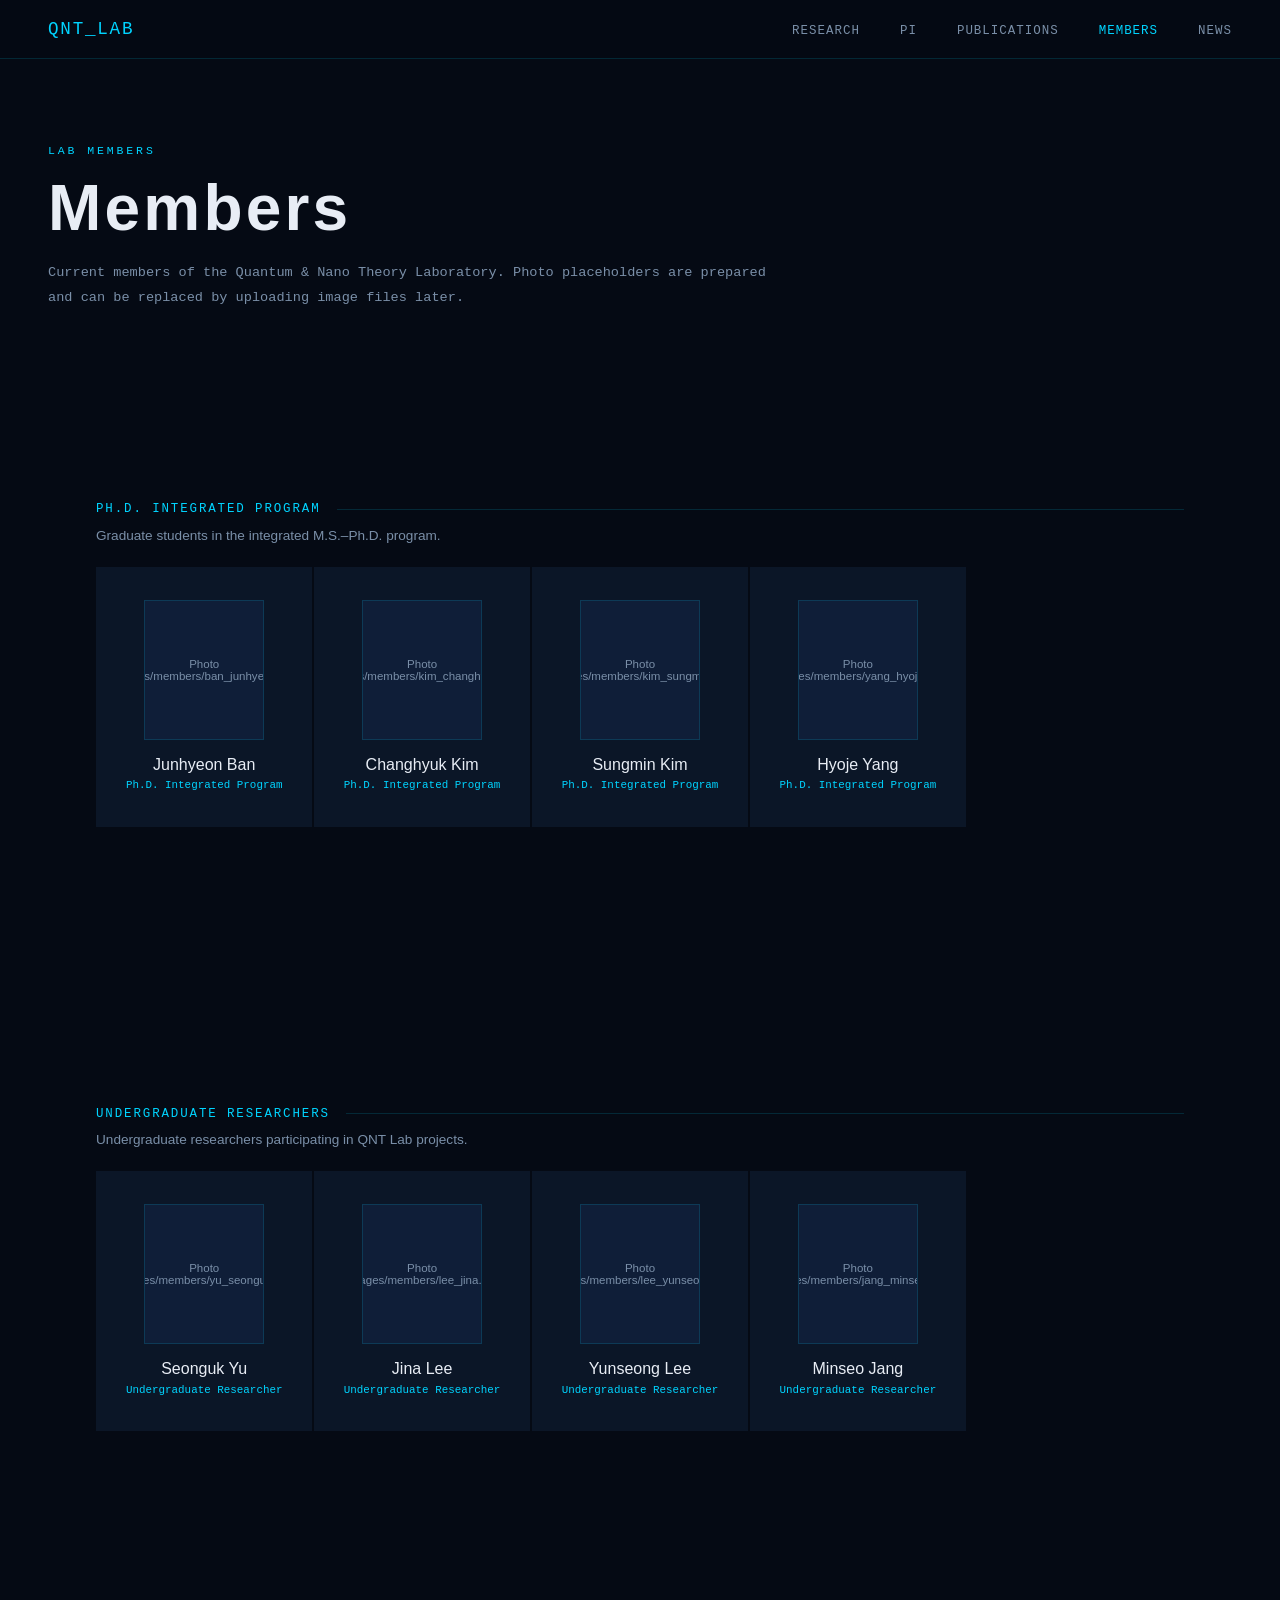
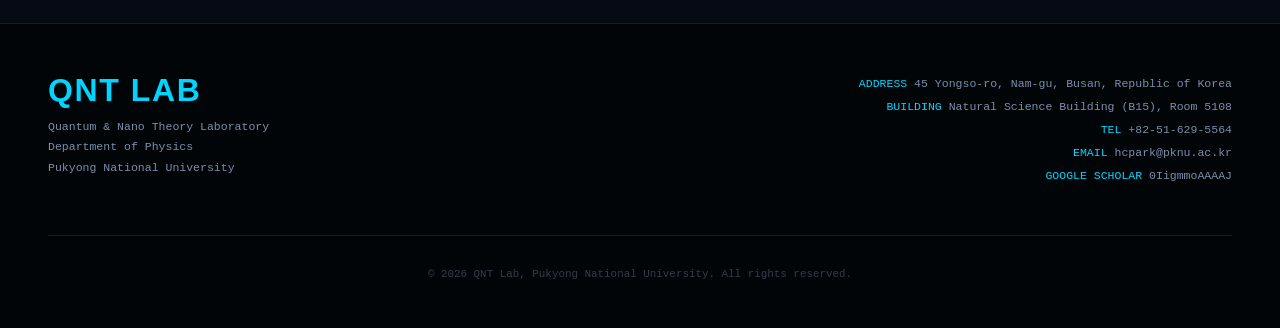
==== members.html @ 37cdef0f "Add files via upload" ====
<!DOCTYPE html>
<html lang="en">
<head>
<meta charset="UTF-8">
<meta name="viewport" content="width=device-width, initial-scale=1.0">
<title>Members | QNT Lab</title>
<link rel="stylesheet" href="style.css">

<style>
  .member-section {
    margin-top: 3rem;
  }

  .member-section:first-of-type {
    margin-top: 0;
  }

  .member-section-title {
    display: flex;
    align-items: center;
    gap: 1rem;
    margin: 2.5rem 0 1.5rem;
    font-family: ui-monospace, SFMono-Regular, Menlo, Monaco, Consolas, "Liberation Mono", monospace;
    font-size: 0.78rem;
    color: var(--accent);
    letter-spacing: 0.15em;
    text-transform: uppercase;
  }

  .member-section-title::after {
    content: "";
    flex: 1;
    height: 1px;
    background: var(--border);
  }

  .member-section-subtitle {
    margin-top: -0.8rem;
    margin-bottom: 1.5rem;
    color: var(--text-muted);
    font-size: 0.85rem;
  }
</style>
</head>

<body>

<nav>
  <a class="nav-logo" href="index.html">QNT_LAB</a>
  <ul class="nav-links">
    <li><a href="research.html">Research</a></li>
    <li><a href="pi.html">PI</a></li>
    <li><a href="publications.html">Publications</a></li>
    <li><a href="members.html" class="active">Members</a></li>
    <li><a href="news.html">News</a></li>
  </ul>
</nav>

<main class="page">
  <div class="page-header">
    <div class="page-kicker">Lab Members</div>
    <h2>Members</h2>
    <p class="page-subtitle">
      Current members of the Quantum &amp; Nano Theory Laboratory.
      Photo placeholders are prepared and can be replaced by uploading image files later.
    </p>
  </div>

  <section class="member-section fade-in">
    <div class="member-section-title">Ph.D. Integrated Program</div>
    <p class="member-section-subtitle">Graduate students in the integrated M.S.–Ph.D. program.</p>

    <div class="members-grid">
      <div class="member-card">
        <div class="member-photo">
          <span>Photo<br>images/members/ban_junhyeon.jpg</span>
        </div>
        <div class="member-name">Junhyeon Ban</div>
        <div class="member-role">Ph.D. Integrated Program</div>
      </div>

      <div class="member-card">
        <div class="member-photo">
          <span>Photo<br>images/members/kim_changhyuk.jpg</span>
        </div>
        <div class="member-name">Changhyuk Kim</div>
        <div class="member-role">Ph.D. Integrated Program</div>
      </div>

      <div class="member-card">
        <div class="member-photo">
          <span>Photo<br>images/members/kim_sungmin.jpg</span>
        </div>
        <div class="member-name">Sungmin Kim</div>
        <div class="member-role">Ph.D. Integrated Program</div>
      </div>

      <div class="member-card">
        <div class="member-photo">
          <span>Photo<br>images/members/yang_hyoje.jpg</span>
        </div>
        <div class="member-name">Hyoje Yang</div>
        <div class="member-role">Ph.D. Integrated Program</div>
      </div>
    </div>
  </section>

  <section class="member-section fade-in">
    <div class="member-section-title">Undergraduate Researchers</div>
    <p class="member-section-subtitle">Undergraduate researchers participating in QNT Lab projects.</p>

    <div class="members-grid">
      <div class="member-card">
        <div class="member-photo">
          <span>Photo<br>images/members/yu_seonguk.jpg</span>
        </div>
        <div class="member-name">Seonguk Yu</div>
        <div class="member-role">Undergraduate Researcher</div>
      </div>

      <div class="member-card">
        <div class="member-photo">
          <span>Photo<br>images/members/lee_jina.jpg</span>
        </div>
        <div class="member-name">Jina Lee</div>
        <div class="member-role">Undergraduate Researcher</div>
      </div>

      <div class="member-card">
        <div class="member-photo">
          <span>Photo<br>images/members/lee_yunseong.jpg</span>
        </div>
        <div class="member-name">Yunseong Lee</div>
        <div class="member-role">Undergraduate Researcher</div>
      </div>

      <div class="member-card">
        <div class="member-photo">
          <span>Photo<br>images/members/jang_minseo.jpg</span>
        </div>
        <div class="member-name">Minseo Jang</div>
        <div class="member-role">Undergraduate Researcher</div>
      </div>
    </div>
  </section>
</main>

<footer>
  <div>
    <div class="footer-logo">QNT LAB</div>
    <div class="footer-sub">
      Quantum &amp; Nano Theory Laboratory<br>
      Department of Physics<br>
      Pukyong National University
    </div>
  </div>

  <div class="footer-info">
    <div><span>ADDRESS</span> 45 Yongso-ro, Nam-gu, Busan, Republic of Korea</div>
    <div><span>BUILDING</span> Natural Science Building (B15), Room 5108</div>
    <div><span>TEL</span> +82-51-629-5564</div>
    <div><span>EMAIL</span> hcpark@pknu.ac.kr</div>
    <div><span>GOOGLE SCHOLAR</span> 0IigmmoAAAAJ</div>
  </div>

  <div class="footer-copy">
    © 2026 QNT Lab, Pukyong National University. All rights reserved.
  </div>
</footer>

<script src="script.js"></script>
</body>
</html>
---- style.css ----
:root {
  --bg: #050a14;
  --surface: #0b1627;
  --surface2: #0f1e38;
  --accent: #00d4ff;
  --accent2: #7b5ea7;
  --accent3: #ff6b35;
  --text: #e8edf5;
  --text-muted: #7a8fa8;
  --border: rgba(0, 212, 255, 0.15);
  --glow: rgba(0, 212, 255, 0.3);
}

* {
  margin: 0;
  padding: 0;
  box-sizing: border-box;
}

html { scroll-behavior: smooth; }

body {
  background: var(--bg);
  color: var(--text);
  font-family: -apple-system, BlinkMacSystemFont, "Apple SD Gothic Neo", "Noto Sans KR", "Malgun Gothic", sans-serif;
  font-weight: 300;
  overflow-x: hidden;
}

.nav-logo,
.nav-links a,
.hero-tag,
.btn-primary,
.btn-outline,
.section-label,
.card-title,
.prof-title,
.contact-row,
.prof-info h3,
.pub-journal,
.member-role,
.news-date,
.footer-sub,
.footer-info,
.footer-copy,
.page-kicker,
.page-subtitle,
.badge {
  font-family: ui-monospace, SFMono-Regular, Menlo, Monaco, Consolas, "Liberation Mono", monospace;
}

h1, h2, .card-num, .pub-num, .pub-year, .footer-logo {
  font-family: Impact, "Arial Narrow", "Arial Black", sans-serif;
}

nav {
  position: fixed;
  top: 0; left: 0; right: 0;
  z-index: 100;
  display: flex;
  justify-content: space-between;
  align-items: center;
  padding: 1.2rem 3rem;
  background: rgba(5, 10, 20, 0.95);
  border-bottom: 1px solid var(--border);
}

.nav-logo {
  font-size: 1.1rem;
  color: var(--accent);
  letter-spacing: 0.1em;
  text-decoration: none;
}

.nav-links {
  display: flex;
  gap: 2.5rem;
  list-style: none;
}

.nav-links a {
  font-size: 0.78rem;
  color: var(--text-muted);
  text-decoration: none;
  letter-spacing: 0.08em;
  text-transform: uppercase;
  transition: color 0.2s;
}

.nav-links a:hover,
.nav-links a.active { color: var(--accent); }

.hero {
  min-height: 100vh;
  display: flex;
  align-items: center;
  padding: 8rem 3rem 4rem;
  position: relative;
  overflow: hidden;
}

.hero-bg {
  position: absolute;
  inset: 0;
  z-index: 0;
  background:
    radial-gradient(ellipse 80% 60% at 70% 50%, rgba(0, 212, 255, 0.06) 0%, transparent 60%),
    radial-gradient(ellipse 40% 40% at 20% 80%, rgba(123, 94, 167, 0.08) 0%, transparent 50%);
}

.quantum-grid {
  position: absolute;
  inset: 0;
  z-index: 0;
  background-image:
    linear-gradient(rgba(0,212,255,0.04) 1px, transparent 1px),
    linear-gradient(90deg, rgba(0,212,255,0.04) 1px, transparent 1px);
  background-size: 60px 60px;
}

.hero-content {
  position: relative;
  z-index: 1;
  max-width: 800px;
}

.hero-tag {
  font-size: 0.72rem;
  color: var(--accent);
  letter-spacing: 0.2em;
  text-transform: uppercase;
  margin-bottom: 1.5rem;
  display: flex;
  align-items: center;
  gap: 0.8rem;
}

.hero-tag::before {
  content: "";
  width: 40px;
  height: 1px;
  background: var(--accent);
}

h1 {
  font-size: clamp(4rem, 10vw, 8rem);
  line-height: 0.9;
  letter-spacing: 0.02em;
  margin-bottom: 0.5rem;
  font-weight: 900;
}

h1 .line1 { color: var(--text); }
h1 .line2 { color: var(--accent); }

.hero-sub {
  font-size: 1.15rem;
  color: var(--text-muted);
  margin: 1.8rem 0 2.5rem;
  line-height: 1.7;
  max-width: 600px;
}

.hero-cta {
  display: flex;
  gap: 1.2rem;
  flex-wrap: wrap;
}

.btn-primary {
  padding: 0.85rem 2rem;
  background: var(--accent);
  color: #000;
  font-size: 0.8rem;
  font-weight: 700;
  letter-spacing: 0.1em;
  text-transform: uppercase;
  text-decoration: none;
  border: none;
  cursor: pointer;
  transition: all 0.2s;
  clip-path: polygon(0 0, calc(100% - 12px) 0, 100% 12px, 100% 100%, 12px 100%, 0 calc(100% - 12px));
}

.btn-primary:hover {
  background: #fff;
  transform: translateY(-2px);
}

.btn-outline {
  padding: 0.85rem 2rem;
  background: transparent;
  color: var(--text-muted);
  font-size: 0.8rem;
  letter-spacing: 0.1em;
  text-transform: uppercase;
  text-decoration: none;
  border: 1px solid var(--border);
  cursor: pointer;
  transition: all 0.2s;
}

.btn-outline:hover {
  border-color: var(--accent);
  color: var(--accent);
}

.atom {
  position: absolute;
  right: 5%;
  top: 50%;
  transform: translateY(-50%);
  width: 380px;
  height: 380px;
  opacity: 0.18;
  z-index: 0;
}

.atom-ring {
  position: absolute;
  inset: 0;
  border-radius: 50%;
  border: 1px solid var(--accent);
  animation: spin 12s linear infinite;
}

.atom-ring:nth-child(2) {
  transform: rotateX(60deg);
  animation-duration: 18s;
  animation-direction: reverse;
}

.atom-ring:nth-child(3) {
  transform: rotateY(60deg) rotateX(30deg);
  animation-duration: 24s;
}

.atom-core {
  position: absolute;
  inset: 40%;
  border-radius: 50%;
  background: radial-gradient(circle, var(--accent) 0%, transparent 70%);
}

@keyframes spin { to { transform: rotate(360deg); } }

section, .page {
  padding: 6rem 3rem;
}

.page {
  padding-top: 9rem;
  min-height: 75vh;
}

.page-header {
  max-width: 900px;
  margin-bottom: 3.5rem;
}

.page-kicker {
  font-size: 0.72rem;
  color: var(--accent);
  letter-spacing: 0.25em;
  text-transform: uppercase;
  margin-bottom: 0.9rem;
}

.page-subtitle {
  color: var(--text-muted);
  font-size: 0.85rem;
  line-height: 1.8;
  max-width: 720px;
}

.section-label {
  font-size: 0.7rem;
  color: var(--accent);
  letter-spacing: 0.25em;
  text-transform: uppercase;
  margin-bottom: 0.8rem;
  display: flex;
  align-items: center;
  gap: 0.6rem;
}

.section-label::before { content: "//"; opacity: 0.5; }

h2 {
  font-size: clamp(2.5rem, 5vw, 4rem);
  letter-spacing: 0.05em;
  color: var(--text);
  margin-bottom: 1rem;
  font-weight: 900;
}

.research-grid {
  display: grid;
  grid-template-columns: repeat(auto-fit, minmax(260px, 1fr));
  gap: 1.5px;
  border: 1px solid var(--border);
}

.research-card {
  background: var(--surface);
  padding: 2.5rem;
  position: relative;
  overflow: hidden;
  transition: background 0.3s;
  cursor: default;
}

.research-card:hover { background: var(--surface2); }

.research-card::before {
  content: "";
  position: absolute;
  top: 0; left: 0;
  width: 3px; height: 0;
  background: var(--accent);
  transition: height 0.3s;
}

.research-card:hover::before { height: 100%; }

.card-num {
  font-size: 3.5rem;
  color: rgba(0, 212, 255, 0.08);
  line-height: 1;
  margin-bottom: 1rem;
  display: block;
  font-weight: 900;
}

.card-title {
  font-size: 0.9rem;
  color: var(--accent);
  margin-bottom: 0.8rem;
  line-height: 1.4;
}

.card-desc {
  font-size: 0.88rem;
  color: var(--text-muted);
  line-height: 1.7;
}

.prof-layout {
  display: grid;
  grid-template-columns: 300px 1fr;
  gap: 5rem;
  align-items: start;
}

.prof-photo-wrap {
  position: sticky;
  top: 7rem;
}

.prof-photo {
  width: 100%;
  aspect-ratio: 3/4;
  background: var(--surface);
  border: 1px solid var(--border);
  display: flex;
  align-items: center;
  justify-content: center;
  font-size: 0.85rem;
  color: var(--text-muted);
  position: relative;
  overflow: hidden;
}

.prof-photo img,
.member-photo img {
  width: 100%;
  height: 100%;
  object-fit: cover;
}

.prof-photo::after {
  content: "";
  position: absolute;
  bottom: 0; left: 0; right: 0;
  height: 3px;
  background: linear-gradient(90deg, var(--accent), var(--accent2));
}

.prof-name-plate {
  padding: 1.2rem;
  background: var(--surface);
  border: 1px solid var(--border);
  border-top: none;
}

.prof-name-kr {
  font-size: 1.4rem;
  font-weight: 700;
  color: var(--text);
}

.prof-name-en {
  font-size: 0.75rem;
  color: var(--text-muted);
  margin-top: 0.3rem;
}

.prof-title {
  font-size: 0.72rem;
  color: var(--accent);
  margin-top: 0.5rem;
}

.prof-contact {
  margin-top: 1.2rem;
  display: flex;
  flex-direction: column;
  gap: 0.5rem;
}

.contact-row {
  display: flex;
  gap: 0.8rem;
  align-items: center;
  font-size: 0.72rem;
  color: var(--text-muted);
}

.contact-row span:first-child {
  color: var(--accent);
  min-width: 3rem;
}

.prof-info h3 {
  font-size: 0.8rem;
  color: var(--accent);
  letter-spacing: 0.1em;
  text-transform: uppercase;
  margin: 2.5rem 0 1rem;
  padding-bottom: 0.5rem;
  border-bottom: 1px solid var(--border);
}

.prof-info h3:first-child { margin-top: 0; }

.info-list { list-style: none; }

.info-list li {
  font-size: 0.9rem;
  color: var(--text-muted);
  padding: 0.5rem 0;
  border-bottom: 1px solid rgba(255,255,255,0.03);
  display: flex;
  gap: 0.8rem;
  align-items: baseline;
  line-height: 1.5;
}

.info-list li::before {
  content: "—";
  color: var(--accent);
  opacity: 0.5;
  flex-shrink: 0;
}

.pub-list {
  display: flex;
  flex-direction: column;
  gap: 1px;
}

.pub-item {
  background: var(--surface);
  padding: 1.4rem 1.8rem;
  display: grid;
  grid-template-columns: 3rem 1fr auto;
  gap: 1.4rem;
  align-items: center;
  transition: background 0.2s;
}

.pub-item:hover { background: var(--surface2); }

.pub-num {
  font-size: 1.8rem;
  color: rgba(0, 212, 255, 0.2);
  line-height: 1;
  text-align: right;
  font-weight: 900;
}

.pub-title {
  font-size: 0.92rem;
  color: var(--text);
  line-height: 1.5;
  margin-bottom: 0.35rem;
}

.pub-journal {
  font-size: 0.72rem;
  color: var(--text-muted);
  line-height: 1.6;
}

.pub-year {
  font-size: 1.2rem;
  color: var(--accent2);
  white-space: nowrap;
  font-weight: 900;
}

.members-grid {
  display: grid;
  grid-template-columns: repeat(auto-fill, minmax(210px, 1fr));
  gap: 1.5px;
}

.member-card {
  background: var(--surface);
  padding: 2rem 1.5rem;
  text-align: center;
  border: 1px solid transparent;
  transition: all 0.2s;
}

.member-card:hover {
  border-color: var(--border);
  background: var(--surface2);
}

.member-photo {
  width: 120px;
  height: 140px;
  background: var(--surface2);
  border: 1px solid var(--border);
  display: flex;
  align-items: center;
  justify-content: center;
  color: var(--text-muted);
  font-size: 0.72rem;
  margin: 0 auto 1rem;
  overflow: hidden;
}

.member-name {
  font-size: 1rem;
  font-weight: 500;
  margin-bottom: 0.3rem;
}

.member-role {
  font-size: 0.68rem;
  color: var(--accent);
  line-height: 1.4;
}

.empty-news {
  background: var(--surface);
  border: 1px solid var(--border);
  padding: 3rem;
  color: var(--text-muted);
  line-height: 1.8;
}

footer {
  background: #020508;
  border-top: 1px solid var(--border);
  padding: 3rem;
  display: grid;
  grid-template-columns: 1fr 1fr;
  gap: 3rem;
}

.footer-logo {
  font-size: 2rem;
  color: var(--accent);
  letter-spacing: 0.05em;
  margin-bottom: 0.5rem;
  font-weight: 900;
}

.footer-sub {
  font-size: 0.72rem;
  color: var(--text-muted);
  line-height: 1.8;
}

.footer-info {
  font-size: 0.72rem;
  color: var(--text-muted);
  line-height: 2;
  text-align: right;
}

.footer-info span { color: var(--accent); }

.footer-copy {
  grid-column: 1 / -1;
  padding-top: 2rem;
  border-top: 1px solid var(--border);
  font-size: 0.68rem;
  color: rgba(122, 143, 168, 0.4);
  text-align: center;
}

.fade-in {
  opacity: 0;
  transform: translateY(30px);
  transition: all 0.7s ease;
}

.fade-in.visible {
  opacity: 1;
  transform: translateY(0);
}

@media (max-width: 768px) {
  nav { padding: 1rem 1.5rem; }
  .nav-links { display: none; }
  section, .page { padding: 4rem 1.5rem; }
  .page { padding-top: 7rem; }
  .prof-layout { grid-template-columns: 1fr; }
  .prof-photo-wrap { position: static; }
  footer { grid-template-columns: 1fr; }
  .footer-info { text-align: left; }
  .atom { display: none; }
  h1 { font-size: clamp(3rem, 15vw, 5rem); }
  .pub-item { grid-template-columns: 2rem 1fr; }
  .pub-year { grid-column: 2; }
}

/* Footer no-wrap fix */
.footer-info {
  white-space: nowrap;
}

.footer-info div {
  white-space: nowrap;
}

@media (max-width: 768px) {
  .footer-info,
  .footer-info div {
    white-space: normal;
  }
}
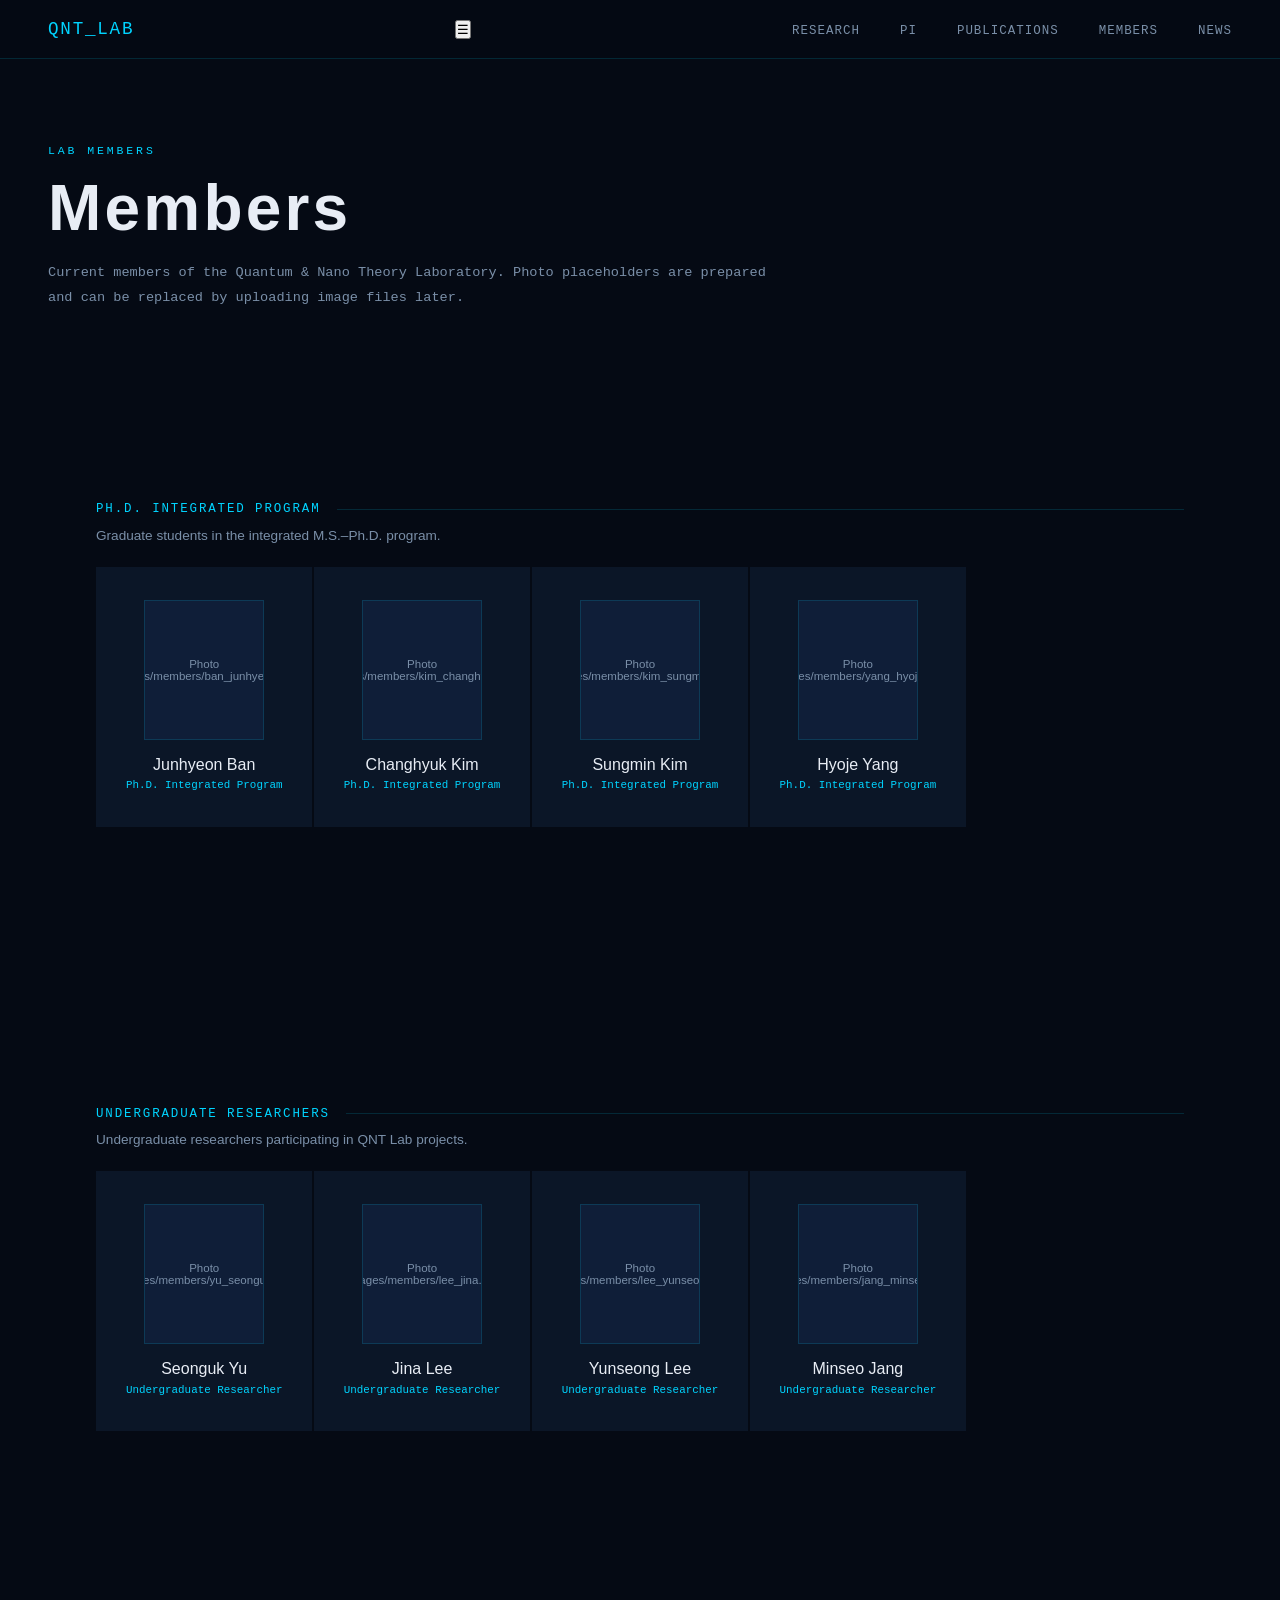
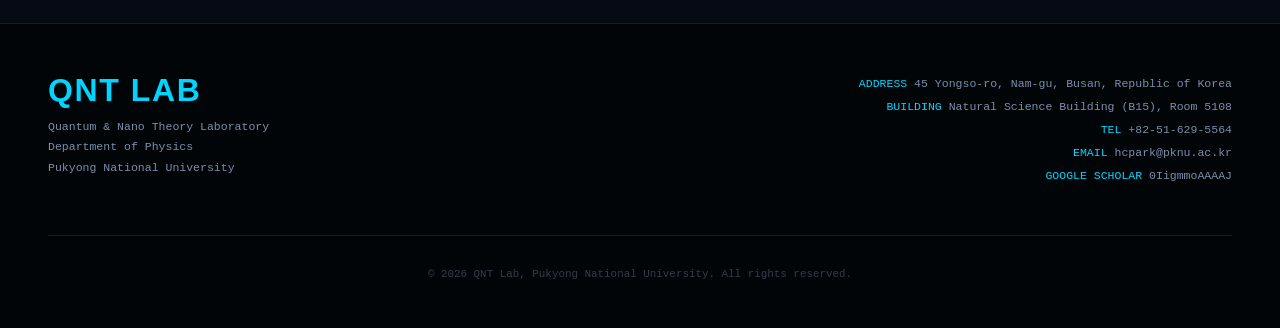
==== commit f1cd534d: "Update members.html" ====
--- a/members.html
+++ b/members.html
@@ -47,15 +47,20 @@
 
 <nav>
   <a class="nav-logo" href="index.html">QNT_LAB</a>
-  <ul class="nav-links">
+
+  <button class="mobile-menu-btn" onclick="toggleMobileMenu()" aria-label="Open menu">
+    ☰
+  </button>
+
+  <ul class="nav-links" id="navLinks">
     <li><a href="research.html">Research</a></li>
     <li><a href="pi.html">PI</a></li>
     <li><a href="publications.html">Publications</a></li>
-    <li><a href="members.html" class="active">Members</a></li>
+    <li><a href="members.html">Members</a></li>
     <li><a href="news.html">News</a></li>
   </ul>
 </nav>
-
+  
 <main class="page">
   <div class="page-header">
     <div class="page-kicker">Lab Members</div>
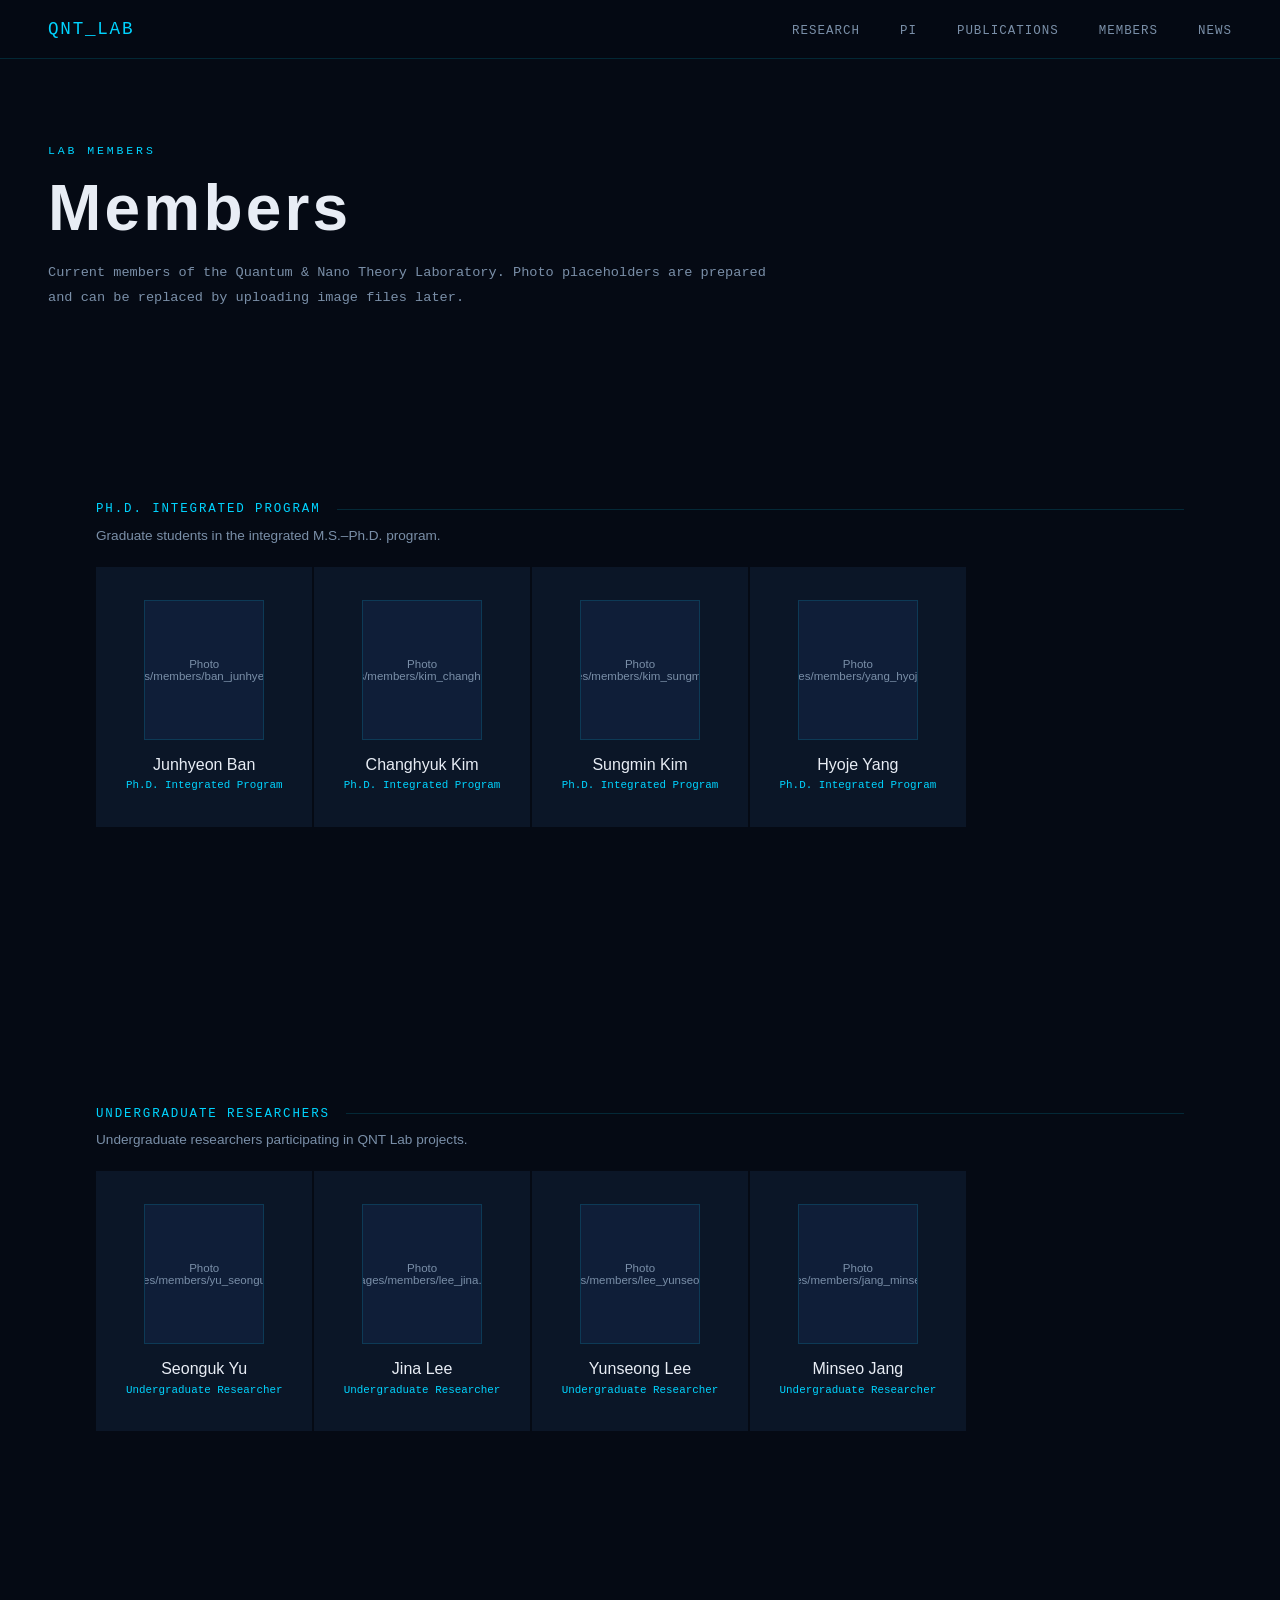
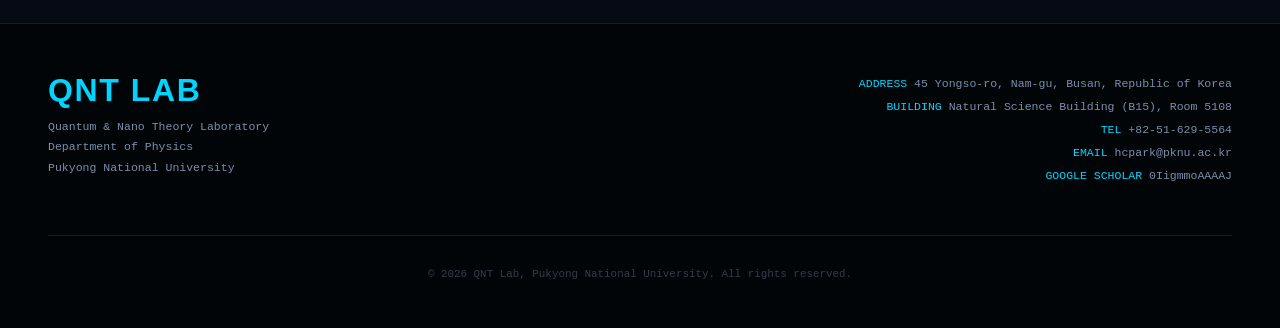
==== commit ffc2cb2c: "Update members.html" ====
--- a/members.html
+++ b/members.html
@@ -48,9 +48,11 @@
 <nav>
   <a class="nav-logo" href="index.html">QNT_LAB</a>
 
-  <button class="mobile-menu-btn" onclick="toggleMobileMenu()" aria-label="Open menu">
-    ☰
-  </button>
+<button class="mobile-menu-btn" onclick="toggleMobileMenu()" aria-label="Open menu">
+  <span></span>
+  <span></span>
+  <span></span>
+</button>
 
   <ul class="nav-links" id="navLinks">
     <li><a href="research.html">Research</a></li>
--- a/style.css
+++ b/style.css
@@ -644,3 +644,50 @@
     white-space: normal;
   }
 }
+
+
+.mobile-menu-btn {
+  display: none;
+  background: none;
+  border: 1px solid var(--border);
+  color: var(--accent);
+  font-size: 1.4rem;
+  padding: 0.3rem 0.7rem;
+  cursor: pointer;
+}
+
+@media (max-width: 768px) {
+  nav {
+    position: fixed;
+  }
+
+  .mobile-menu-btn {
+    display: block;
+  }
+
+  .nav-links {
+    display: none;
+    position: absolute;
+    top: 100%;
+    left: 0;
+    right: 0;
+    flex-direction: column;
+    gap: 0;
+    background: rgba(5, 10, 20, 0.98);
+    border-bottom: 1px solid var(--border);
+  }
+
+  .nav-links.open {
+    display: flex;
+  }
+
+  .nav-links li {
+    border-top: 1px solid var(--border);
+  }
+
+  .nav-links a {
+    display: block;
+    padding: 1rem 1.5rem;
+    font-size: 0.85rem;
+  }
+}
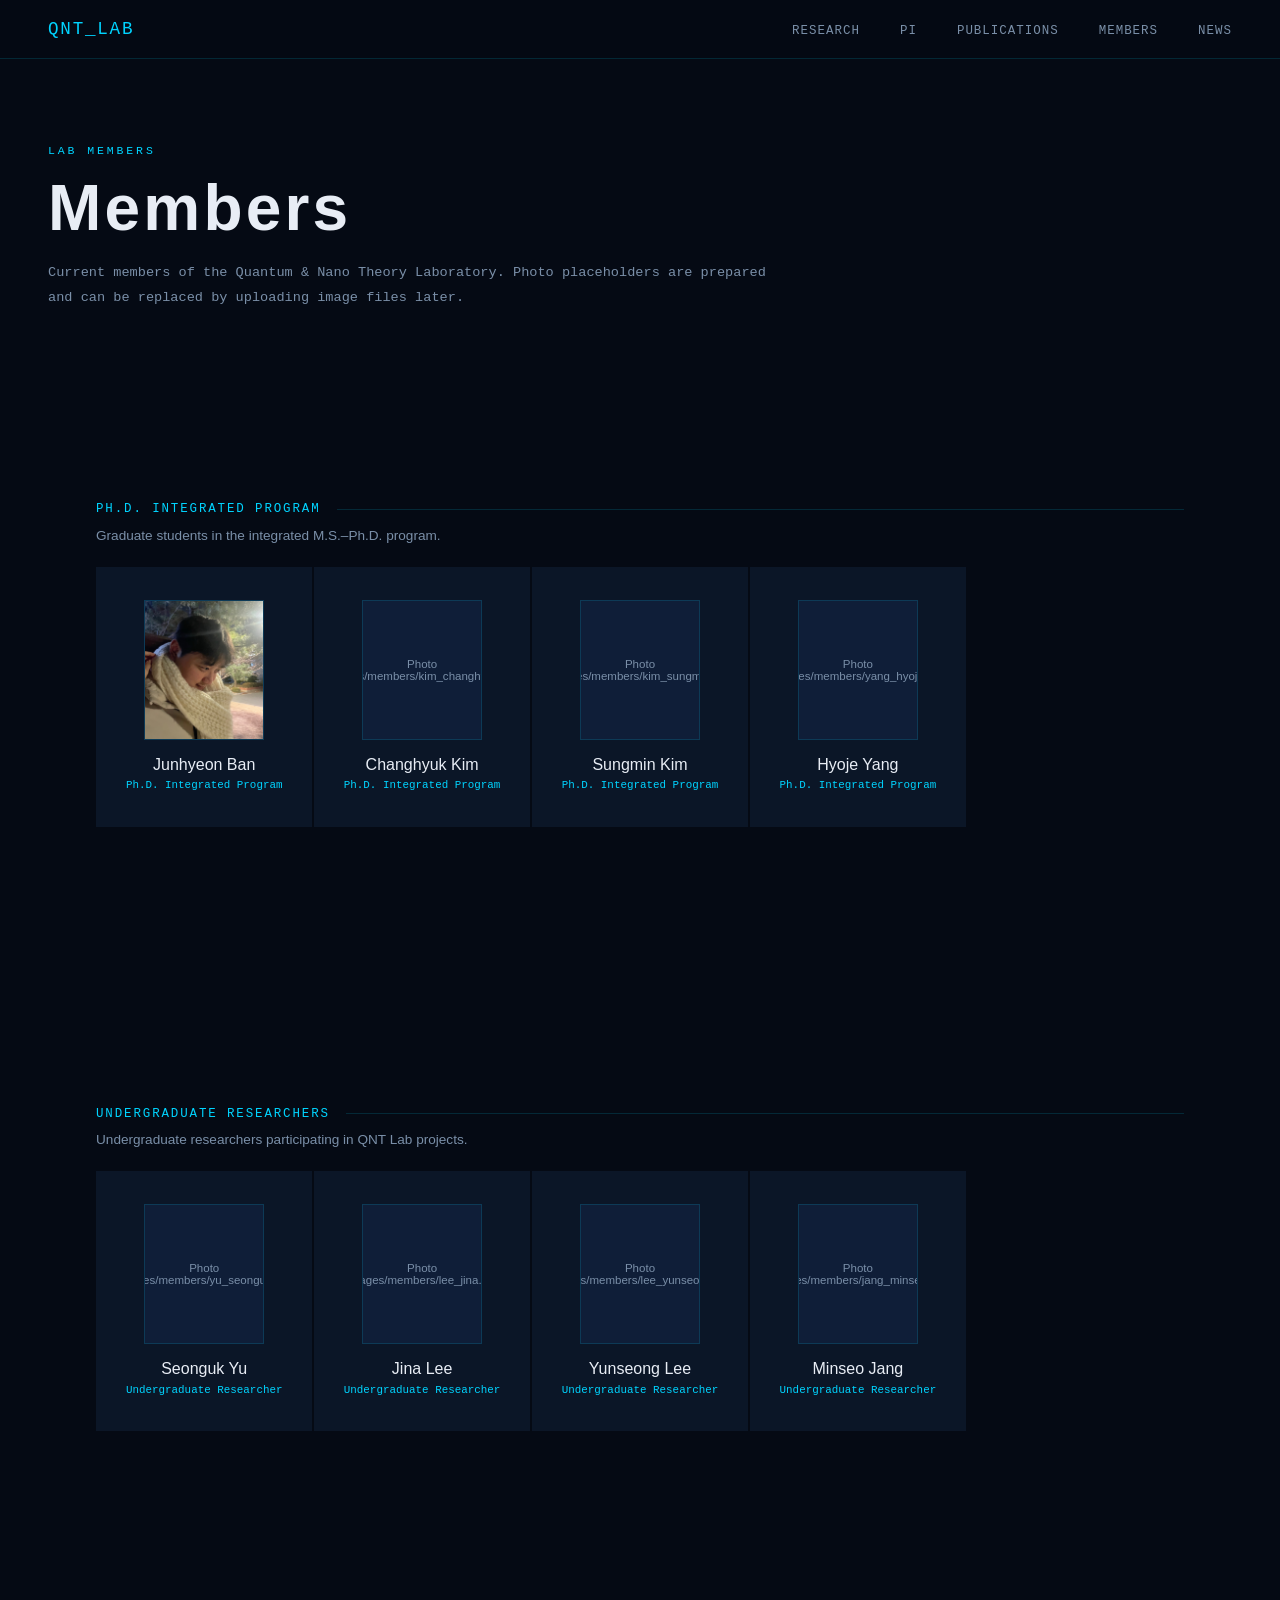
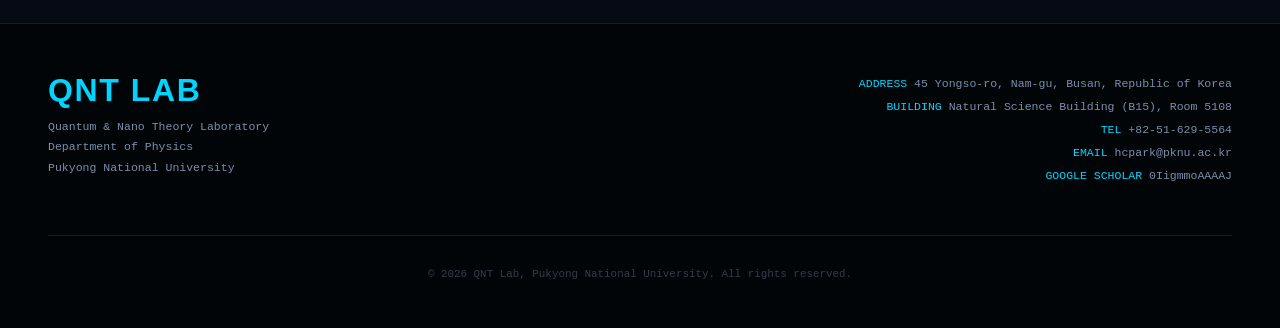
==== commit 94a3403d: "Update members.html" ====
--- a/members.html
+++ b/members.html
@@ -80,10 +80,10 @@
     <div class="members-grid">
       <div class="member-card">
         <div class="member-photo">
-          <span>Photo<br>images/members/ban_junhyeon.jpg</span>
-        </div>
-        <div class="member-name">Junhyeon Ban</div>
-        <div class="member-role">Ph.D. Integrated Program</div>
+          <img src="images/members/ban_junhyeon.jpg" alt="Junhyeon Ban">
+      </div>
+      <div class="member-name">Junhyeon Ban</div>
+      <div class="member-role">Ph.D. Integrated Program</div>
       </div>
 
       <div class="member-card">
--- a/style.css
+++ b/style.css
@@ -645,24 +645,31 @@
   }
 }
 
-
 .mobile-menu-btn {
   display: none;
-  background: none;
-  border: 1px solid var(--border);
-  color: var(--accent);
-  font-size: 1.4rem;
-  padding: 0.3rem 0.7rem;
+  width: 44px;
+  height: 38px;
+  background: transparent;
+  border: none;
   cursor: pointer;
+  padding: 0;
+  align-items: center;
+  justify-content: center;
+  flex-direction: column;
+  gap: 7px;
+}
+
+.mobile-menu-btn span {
+  display: block;
+  width: 30px;
+  height: 3px;
+  background: var(--text);
+  border-radius: 999px;
 }
 
 @media (max-width: 768px) {
-  nav {
-    position: fixed;
-  }
-
   .mobile-menu-btn {
-    display: block;
+    display: flex;
   }
 
   .nav-links {
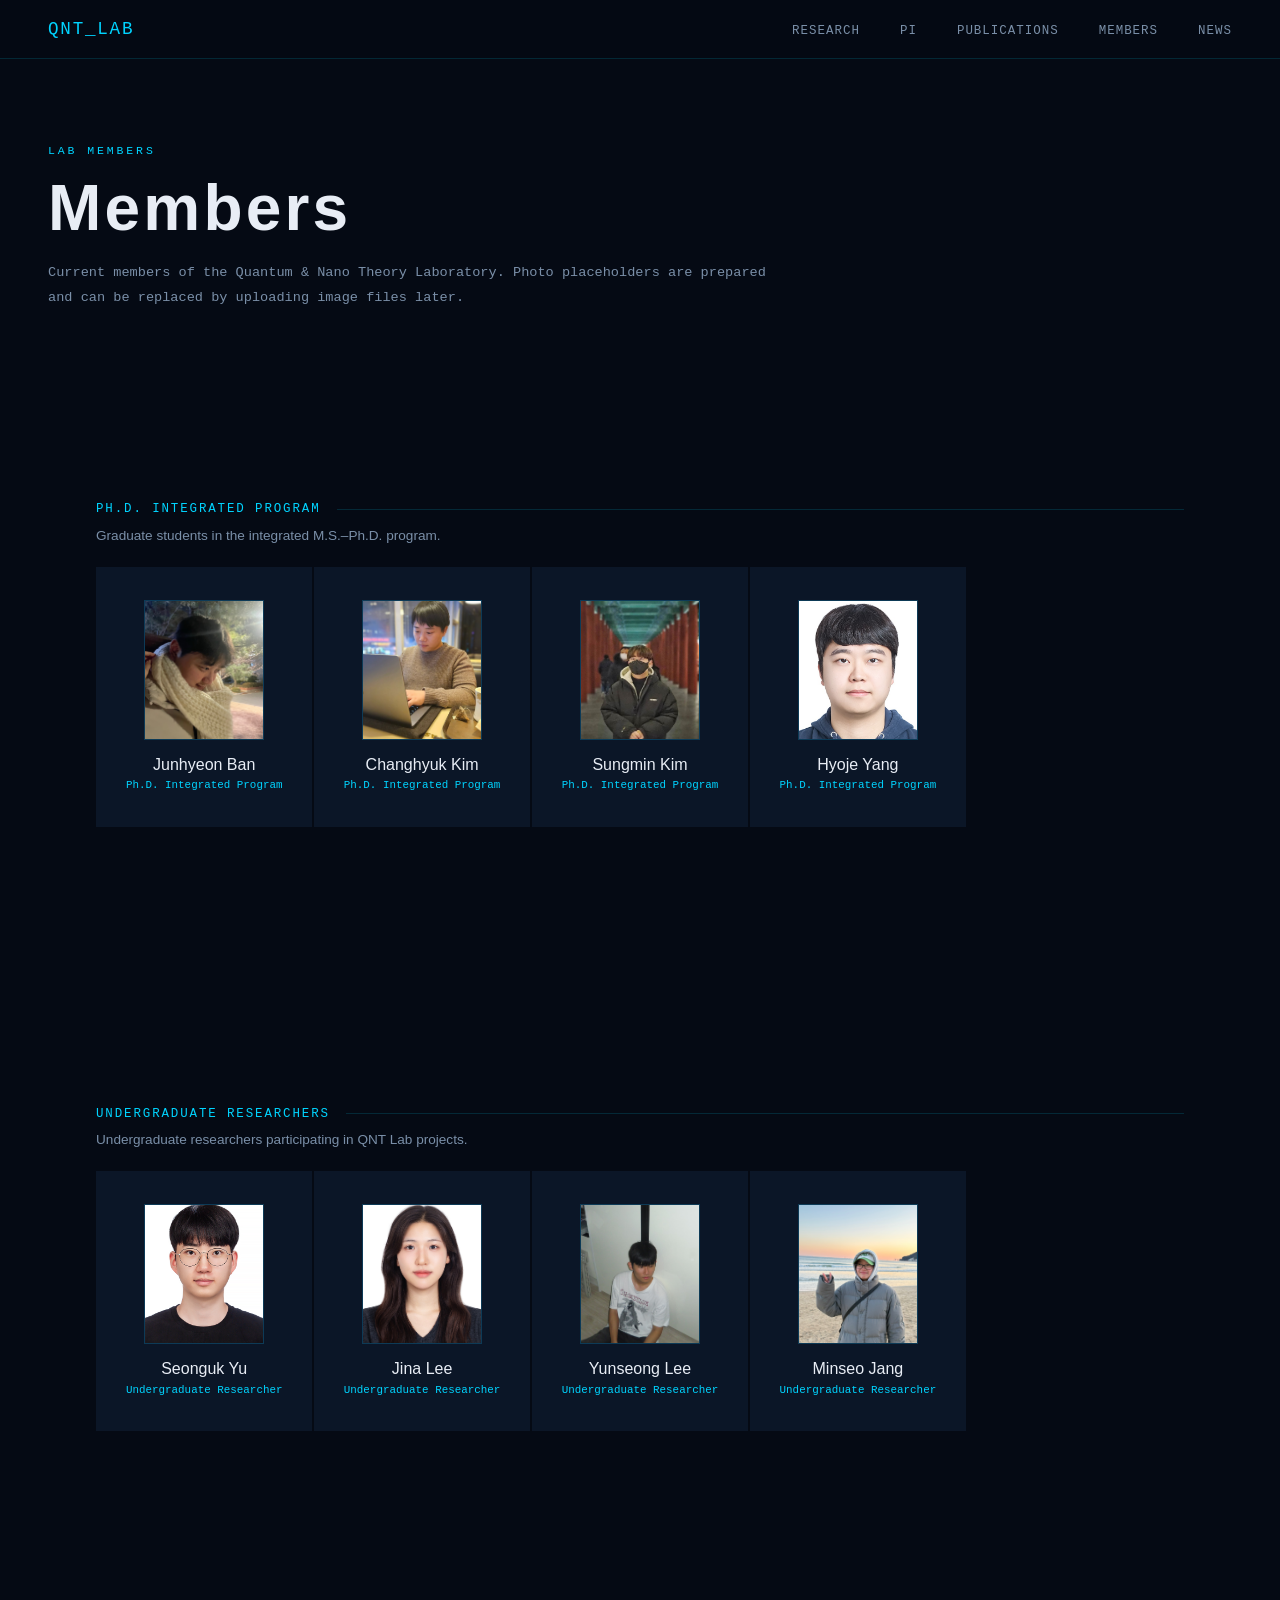
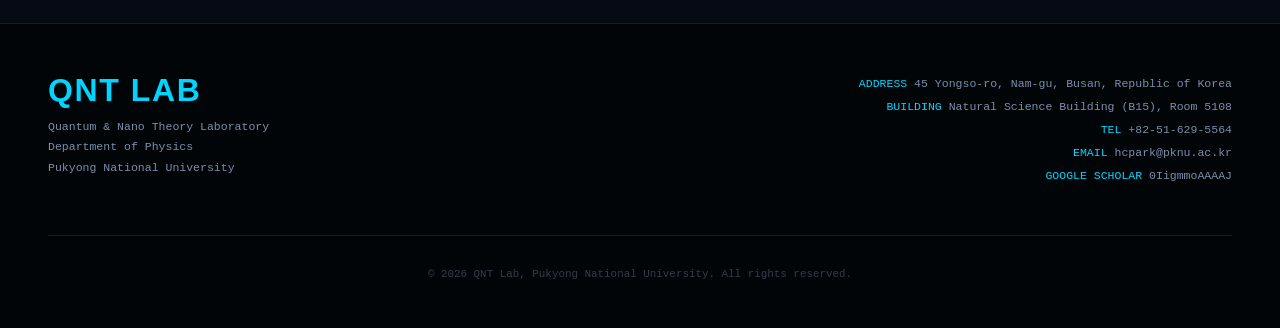
==== commit 659a5063: "Update members.html" ====
--- a/members.html
+++ b/members.html
@@ -74,82 +74,82 @@
   </div>
 
   <section class="member-section fade-in">
-    <div class="member-section-title">Ph.D. Integrated Program</div>
-    <p class="member-section-subtitle">Graduate students in the integrated M.S.–Ph.D. program.</p>
+  <div class="member-section-title">Ph.D. Integrated Program</div>
+  <p class="member-section-subtitle">Graduate students in the integrated M.S.–Ph.D. program.</p>
 
-    <div class="members-grid">
-      <div class="member-card">
-        <div class="member-photo">
-          <img src="images/members/ban_junhyeon.jpg" alt="Junhyeon Ban">
+  <div class="members-grid">
+    <div class="member-card">
+      <div class="member-photo">
+        <img src="images/members/ban_junhyeon.jpg" alt="Junhyeon Ban">
       </div>
       <div class="member-name">Junhyeon Ban</div>
       <div class="member-role">Ph.D. Integrated Program</div>
+    </div>
+
+    <div class="member-card">
+      <div class="member-photo">
+        <img src="images/members/kim_changhyuk.jpg" alt="Changhyuk Kim">
       </div>
+      <div class="member-name">Changhyuk Kim</div>
+      <div class="member-role">Ph.D. Integrated Program</div>
+    </div>
 
-      <div class="member-card">
-        <div class="member-photo">
-          <span>Photo<br>images/members/kim_changhyuk.jpg</span>
-        </div>
-        <div class="member-name">Changhyuk Kim</div>
-        <div class="member-role">Ph.D. Integrated Program</div>
+    <div class="member-card">
+      <div class="member-photo">
+        <img src="images/members/kim_sungmin.jpg" alt="Sungmin Kim">
       </div>
+      <div class="member-name">Sungmin Kim</div>
+      <div class="member-role">Ph.D. Integrated Program</div>
+    </div>
 
-      <div class="member-card">
-        <div class="member-photo">
-          <span>Photo<br>images/members/kim_sungmin.jpg</span>
-        </div>
-        <div class="member-name">Sungmin Kim</div>
-        <div class="member-role">Ph.D. Integrated Program</div>
+    <div class="member-card">
+      <div class="member-photo">
+        <img src="images/members/yang_hyoje.jpg" alt="Hyoje Yang">
       </div>
+      <div class="member-name">Hyoje Yang</div>
+      <div class="member-role">Ph.D. Integrated Program</div>
+    </div>
+  </div>
+</section>
 
-      <div class="member-card">
-        <div class="member-photo">
-          <span>Photo<br>images/members/yang_hyoje.jpg</span>
-        </div>
-        <div class="member-name">Hyoje Yang</div>
-        <div class="member-role">Ph.D. Integrated Program</div>
+<section class="member-section fade-in">
+  <div class="member-section-title">Undergraduate Researchers</div>
+  <p class="member-section-subtitle">Undergraduate researchers participating in QNT Lab projects.</p>
+
+  <div class="members-grid">
+    <div class="member-card">
+      <div class="member-photo">
+        <img src="images/members/yu_seonguk.jpg" alt="Seonguk Yu">
       </div>
+      <div class="member-name">Seonguk Yu</div>
+      <div class="member-role">Undergraduate Researcher</div>
     </div>
-  </section>
 
-  <section class="member-section fade-in">
-    <div class="member-section-title">Undergraduate Researchers</div>
-    <p class="member-section-subtitle">Undergraduate researchers participating in QNT Lab projects.</p>
+    <div class="member-card">
+      <div class="member-photo">
+        <img src="images/members/lee_jina.jpg" alt="Jina Lee">
+      </div>
+      <div class="member-name">Jina Lee</div>
+      <div class="member-role">Undergraduate Researcher</div>
+    </div>
 
-    <div class="members-grid">
-      <div class="member-card">
-        <div class="member-photo">
-          <span>Photo<br>images/members/yu_seonguk.jpg</span>
-        </div>
-        <div class="member-name">Seonguk Yu</div>
-        <div class="member-role">Undergraduate Researcher</div>
+    <div class="member-card">
+      <div class="member-photo">
+        <img src="images/members/lee_yunseong.jpg" alt="Yunseong Lee">
       </div>
+      <div class="member-name">Yunseong Lee</div>
+      <div class="member-role">Undergraduate Researcher</div>
+    </div>
 
-      <div class="member-card">
-        <div class="member-photo">
-          <span>Photo<br>images/members/lee_jina.jpg</span>
-        </div>
-        <div class="member-name">Jina Lee</div>
-        <div class="member-role">Undergraduate Researcher</div>
+    <div class="member-card">
+      <div class="member-photo">
+        <img src="images/members/jang_minseo.jpg" alt="Minseo Jang">
       </div>
-
-      <div class="member-card">
-        <div class="member-photo">
-          <span>Photo<br>images/members/lee_yunseong.jpg</span>
-        </div>
-        <div class="member-name">Yunseong Lee</div>
-        <div class="member-role">Undergraduate Researcher</div>
-      </div>
-
-      <div class="member-card">
-        <div class="member-photo">
-          <span>Photo<br>images/members/jang_minseo.jpg</span>
-        </div>
-        <div class="member-name">Minseo Jang</div>
-        <div class="member-role">Undergraduate Researcher</div>
-      </div>
+      <div class="member-name">Minseo Jang</div>
+      <div class="member-role">Undergraduate Researcher</div>
     </div>
-  </section>
+  </div>
+</section>
 </main>
 
 <footer>
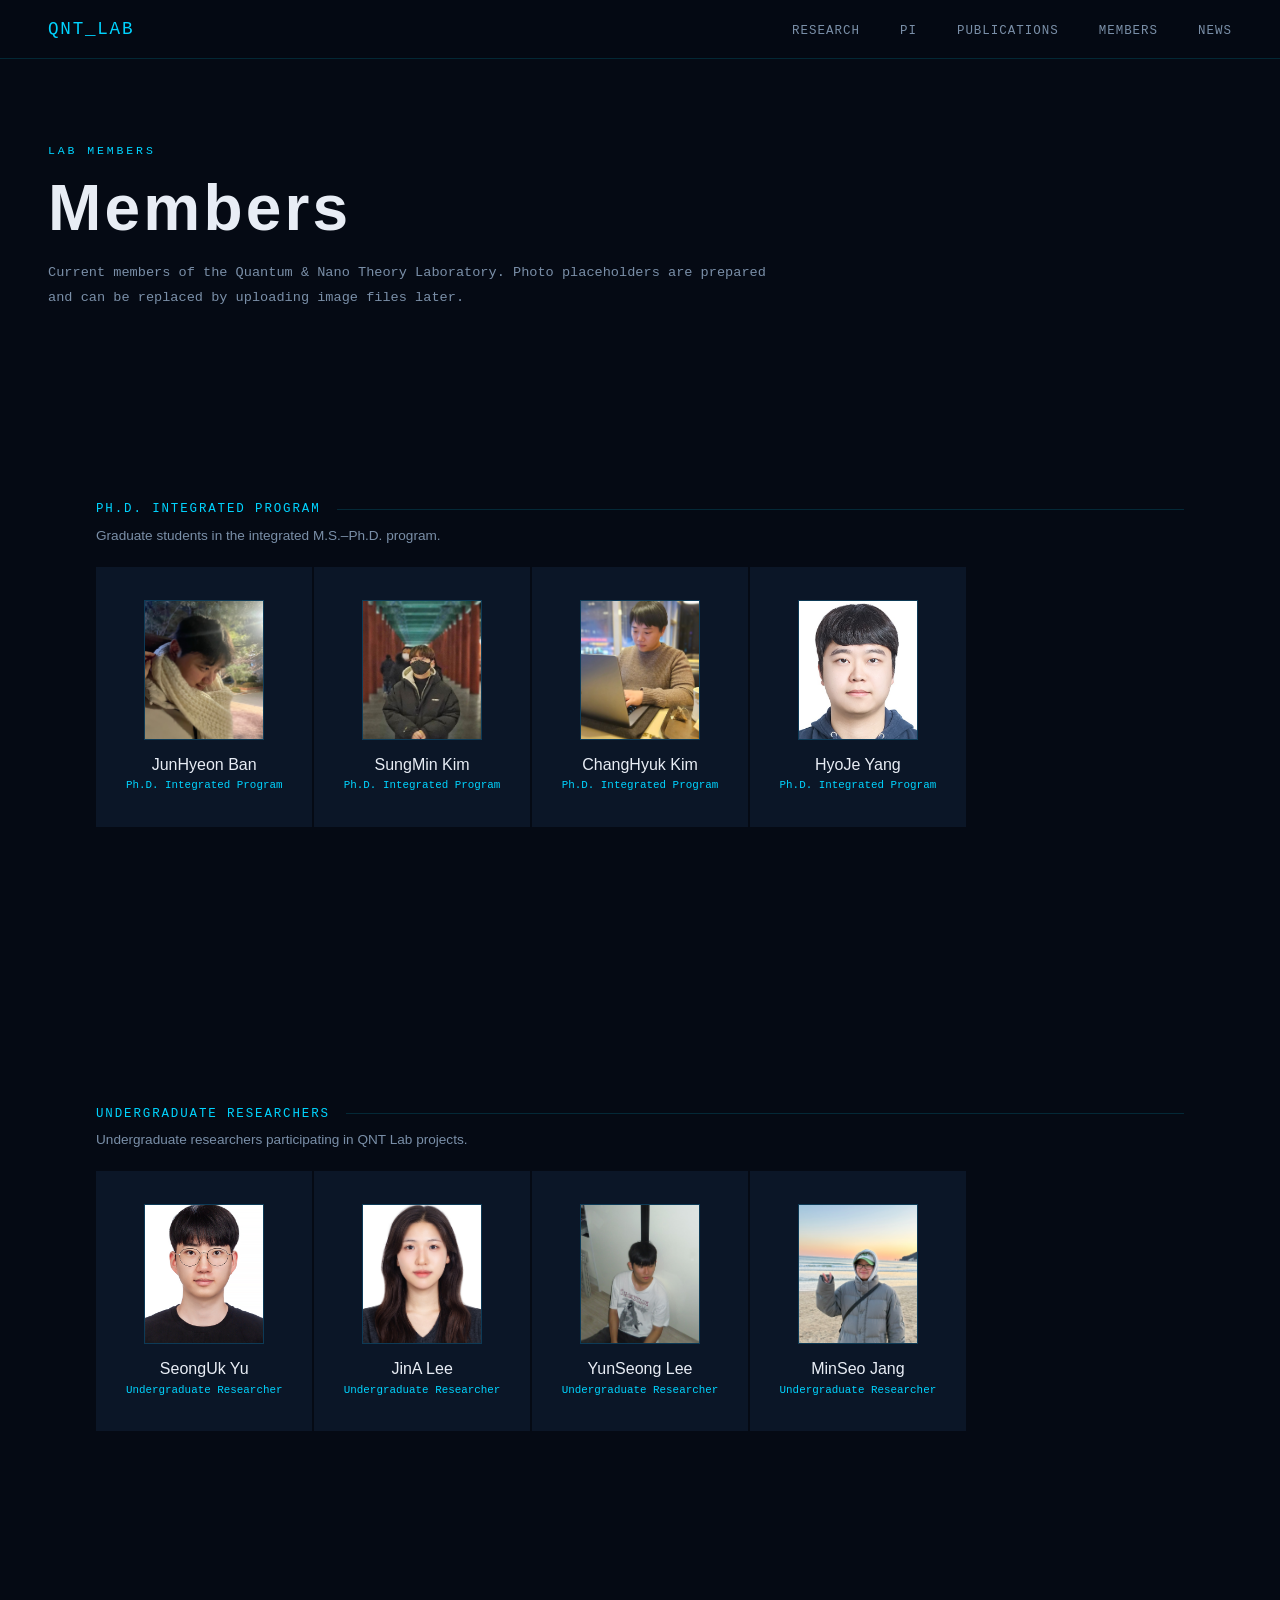
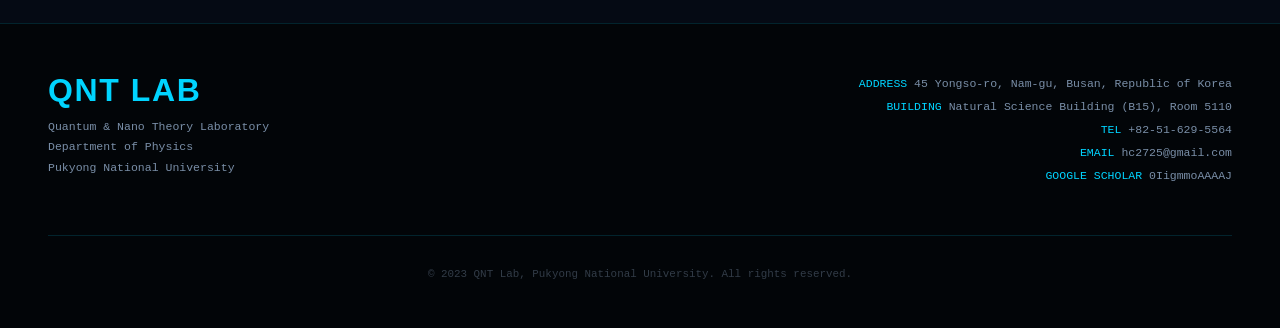
==== commit ef0aa1cc: "Update members.html" ====
--- a/members.html
+++ b/members.html
@@ -82,23 +82,23 @@
       <div class="member-photo">
         <img src="images/members/ban_junhyeon.jpg" alt="Junhyeon Ban">
       </div>
-      <div class="member-name">Junhyeon Ban</div>
+      <div class="member-name">JunHyeon Ban</div>
       <div class="member-role">Ph.D. Integrated Program</div>
     </div>
-
+    
+    <div class="member-card">
+      <div class="member-photo">
+        <img src="images/members/kim_sungmin.jpg" alt="Sungmin Kim">
+      </div>
+      <div class="member-name">SungMin Kim</div>
+      <div class="member-role">Ph.D. Integrated Program</div>
+    </div>
+    
     <div class="member-card">
       <div class="member-photo">
         <img src="images/members/kim_changhyuk.jpg" alt="Changhyuk Kim">
       </div>
-      <div class="member-name">Changhyuk Kim</div>
-      <div class="member-role">Ph.D. Integrated Program</div>
-    </div>
-
-    <div class="member-card">
-      <div class="member-photo">
-        <img src="images/members/kim_sungmin.jpg" alt="Sungmin Kim">
-      </div>
-      <div class="member-name">Sungmin Kim</div>
+      <div class="member-name">ChangHyuk Kim</div>
       <div class="member-role">Ph.D. Integrated Program</div>
     </div>
 
@@ -106,7 +106,7 @@
       <div class="member-photo">
         <img src="images/members/yang_hyoje.jpg" alt="Hyoje Yang">
       </div>
-      <div class="member-name">Hyoje Yang</div>
+      <div class="member-name">HyoJe Yang</div>
       <div class="member-role">Ph.D. Integrated Program</div>
     </div>
   </div>
@@ -121,7 +121,7 @@
       <div class="member-photo">
         <img src="images/members/yu_seonguk.jpg" alt="Seonguk Yu">
       </div>
-      <div class="member-name">Seonguk Yu</div>
+      <div class="member-name">SeongUk Yu</div>
       <div class="member-role">Undergraduate Researcher</div>
     </div>
 
@@ -129,7 +129,7 @@
       <div class="member-photo">
         <img src="images/members/lee_jina.jpg" alt="Jina Lee">
       </div>
-      <div class="member-name">Jina Lee</div>
+      <div class="member-name">JinA Lee</div>
       <div class="member-role">Undergraduate Researcher</div>
     </div>
 
@@ -137,7 +137,7 @@
       <div class="member-photo">
         <img src="images/members/lee_yunseong.jpg" alt="Yunseong Lee">
       </div>
-      <div class="member-name">Yunseong Lee</div>
+      <div class="member-name">YunSeong Lee</div>
       <div class="member-role">Undergraduate Researcher</div>
     </div>
 
@@ -145,7 +145,7 @@
       <div class="member-photo">
         <img src="images/members/jang_minseo.jpg" alt="Minseo Jang">
       </div>
-      <div class="member-name">Minseo Jang</div>
+      <div class="member-name">MinSeo Jang</div>
       <div class="member-role">Undergraduate Researcher</div>
     </div>
   </div>
@@ -164,14 +164,14 @@
 
   <div class="footer-info">
     <div><span>ADDRESS</span> 45 Yongso-ro, Nam-gu, Busan, Republic of Korea</div>
-    <div><span>BUILDING</span> Natural Science Building (B15), Room 5108</div>
+    <div><span>BUILDING</span> Natural Science Building (B15), Room 5110</div>
     <div><span>TEL</span> +82-51-629-5564</div>
-    <div><span>EMAIL</span> hcpark@pknu.ac.kr</div>
+    <div><span>EMAIL</span> hc2725@gmail.com</div>
     <div><span>GOOGLE SCHOLAR</span> 0IigmmoAAAAJ</div>
   </div>
 
   <div class="footer-copy">
-    © 2026 QNT Lab, Pukyong National University. All rights reserved.
+    © 2023 QNT Lab, Pukyong National University. All rights reserved.
   </div>
 </footer>
 
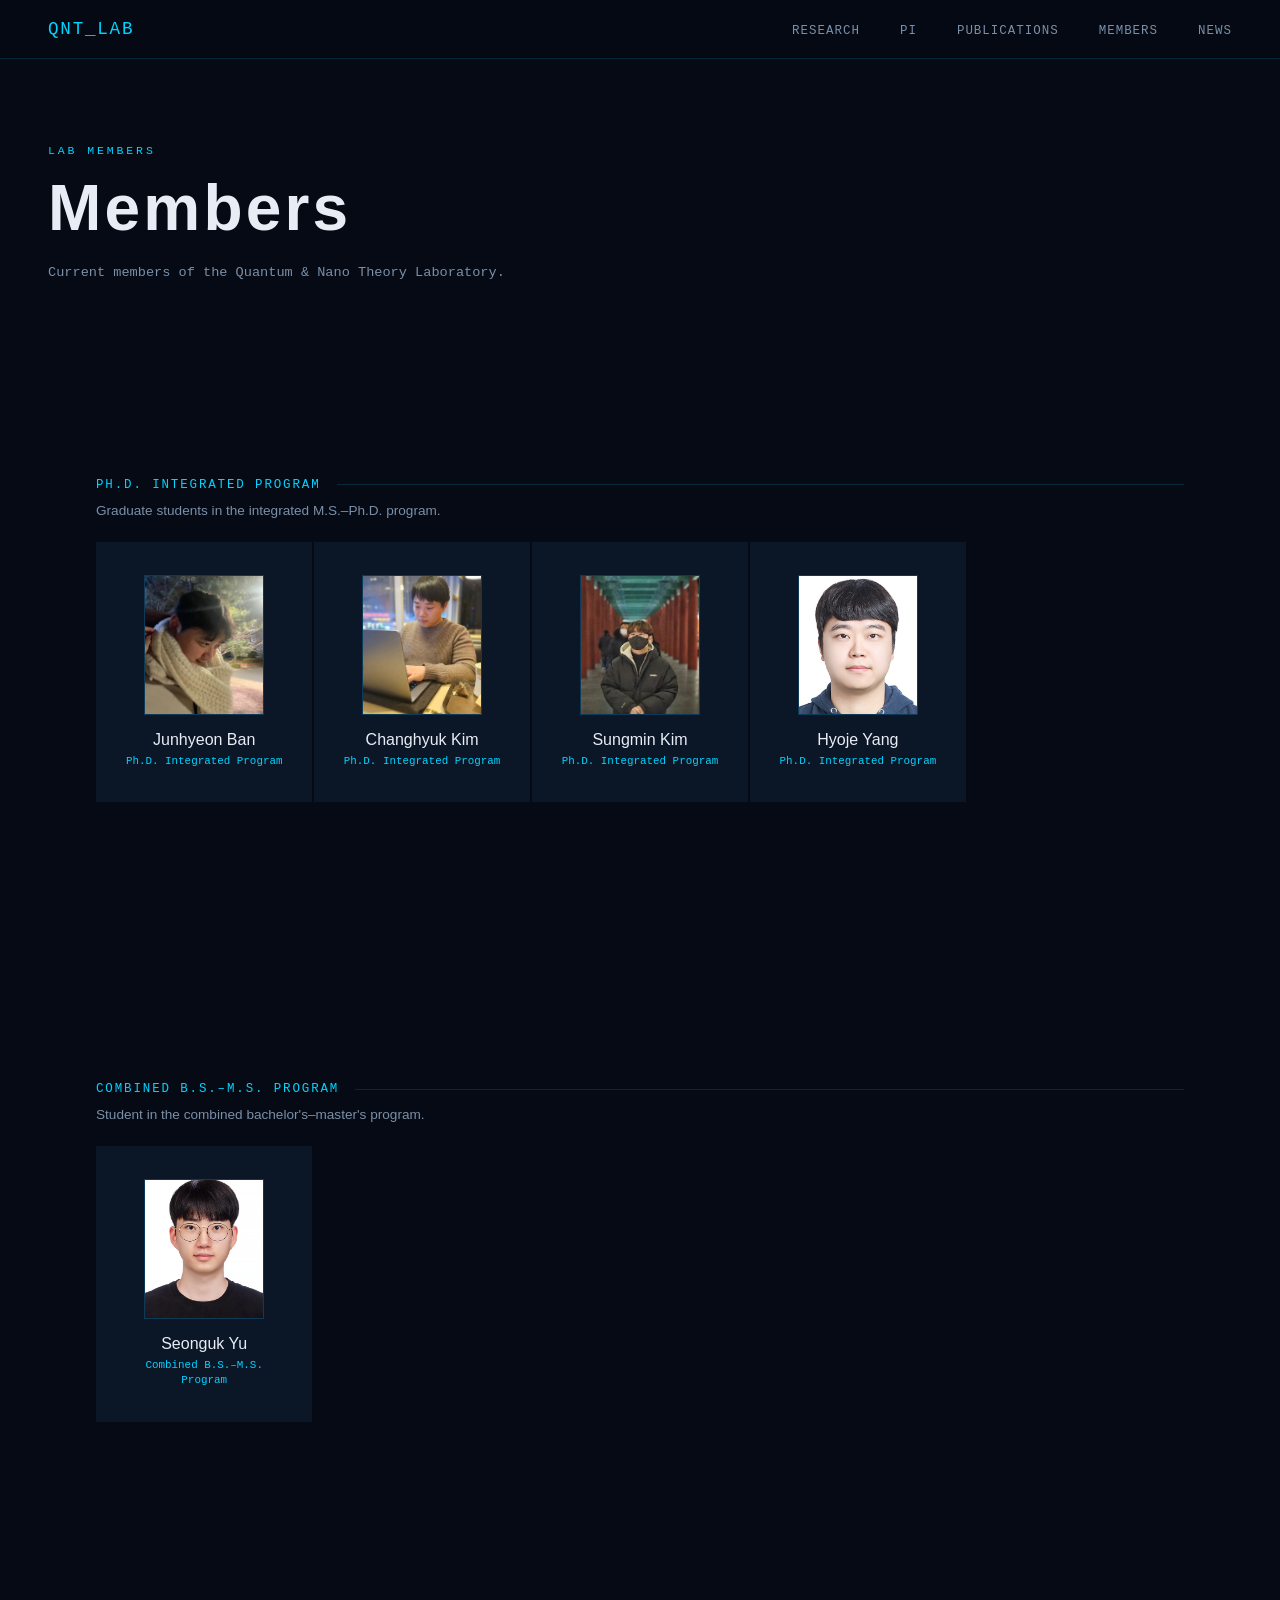
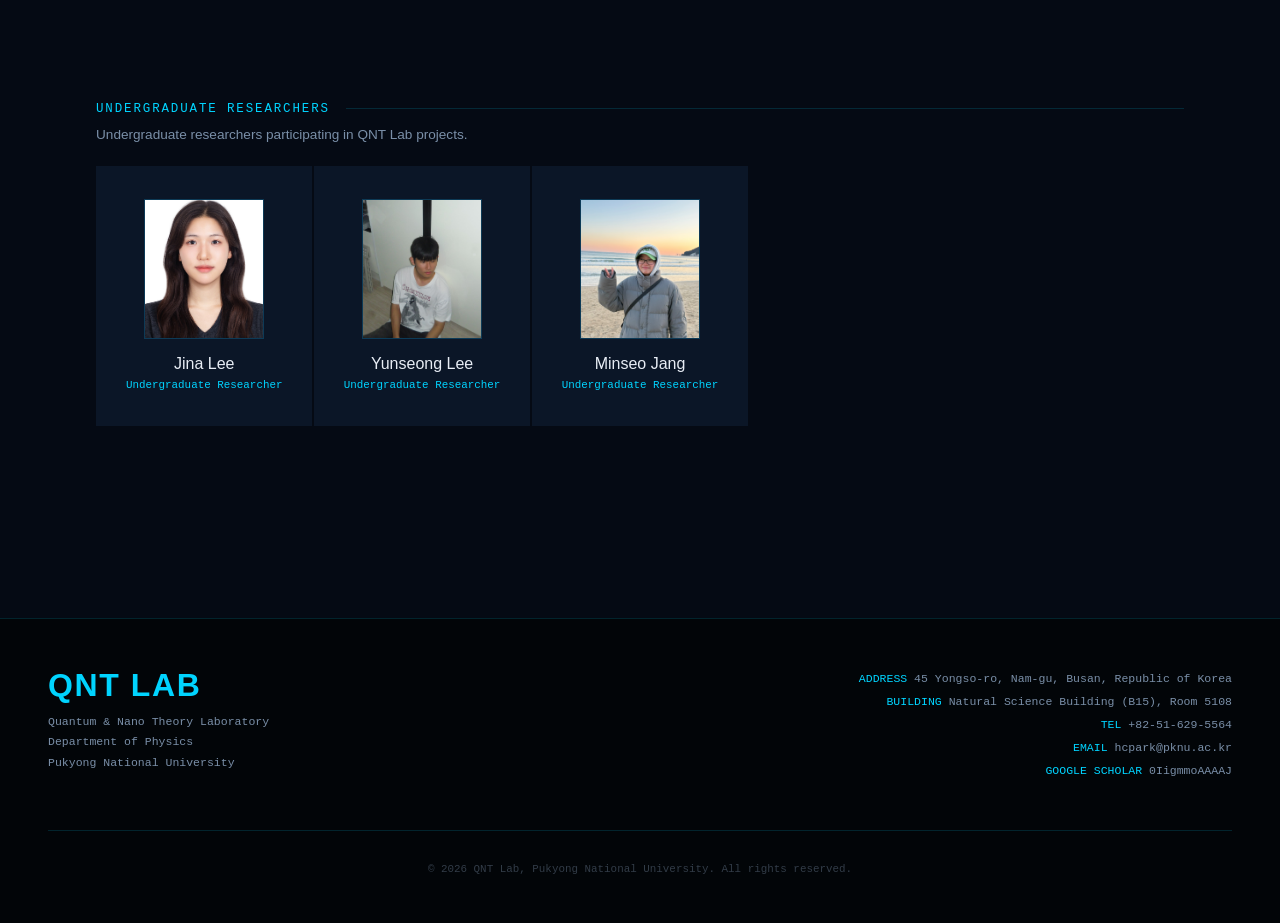
==== commit fa2d2277: "Update members.html" ====
--- a/members.html
+++ b/members.html
@@ -48,11 +48,11 @@
 <nav>
   <a class="nav-logo" href="index.html">QNT_LAB</a>
 
-<button class="mobile-menu-btn" onclick="toggleMobileMenu()" aria-label="Open menu">
-  <span></span>
-  <span></span>
-  <span></span>
-</button>
+  <button class="mobile-menu-btn" onclick="toggleMobileMenu()" aria-label="Open menu">
+    <span></span>
+    <span></span>
+    <span></span>
+  </button>
 
   <ul class="nav-links" id="navLinks">
     <li><a href="research.html">Research</a></li>
@@ -69,87 +69,93 @@
     <h2>Members</h2>
     <p class="page-subtitle">
       Current members of the Quantum &amp; Nano Theory Laboratory.
-      Photo placeholders are prepared and can be replaced by uploading image files later.
     </p>
   </div>
 
   <section class="member-section fade-in">
-  <div class="member-section-title">Ph.D. Integrated Program</div>
-  <p class="member-section-subtitle">Graduate students in the integrated M.S.–Ph.D. program.</p>
+    <div class="member-section-title">Ph.D. Integrated Program</div>
+    <p class="member-section-subtitle">Graduate students in the integrated M.S.–Ph.D. program.</p>
 
-  <div class="members-grid">
-    <div class="member-card">
-      <div class="member-photo">
-        <img src="images/members/ban_junhyeon.jpg" alt="Junhyeon Ban">
+    <div class="members-grid">
+      <div class="member-card">
+        <div class="member-photo">
+          <img src="images/members/ban_junhyeon.jpg" alt="Junhyeon Ban">
+        </div>
+        <div class="member-name">Junhyeon Ban</div>
+        <div class="member-role">Ph.D. Integrated Program</div>
       </div>
-      <div class="member-name">JunHyeon Ban</div>
-      <div class="member-role">Ph.D. Integrated Program</div>
+
+      <div class="member-card">
+        <div class="member-photo">
+          <img src="images/members/kim_changhyuk.jpg" alt="Changhyuk Kim">
+        </div>
+        <div class="member-name">Changhyuk Kim</div>
+        <div class="member-role">Ph.D. Integrated Program</div>
+      </div>
+
+      <div class="member-card">
+        <div class="member-photo">
+          <img src="images/members/kim_sungmin.jpg" alt="Sungmin Kim">
+        </div>
+        <div class="member-name">Sungmin Kim</div>
+        <div class="member-role">Ph.D. Integrated Program</div>
+      </div>
+
+      <div class="member-card">
+        <div class="member-photo">
+          <img src="images/members/yang_hyoje.jpg" alt="Hyoje Yang">
+        </div>
+        <div class="member-name">Hyoje Yang</div>
+        <div class="member-role">Ph.D. Integrated Program</div>
+      </div>
     </div>
-    
-    <div class="member-card">
-      <div class="member-photo">
-        <img src="images/members/kim_sungmin.jpg" alt="Sungmin Kim">
+  </section>
+
+  <section class="member-section fade-in">
+    <div class="member-section-title">Combined B.S.–M.S. Program</div>
+    <p class="member-section-subtitle">Student in the combined bachelor's–master's program.</p>
+
+    <div class="members-grid">
+      <div class="member-card">
+        <div class="member-photo">
+          <img src="images/members/yu_seonguk.jpg" alt="Seonguk Yu">
+        </div>
+        <div class="member-name">Seonguk Yu</div>
+        <div class="member-role">Combined B.S.–M.S. Program</div>
       </div>
-      <div class="member-name">SungMin Kim</div>
-      <div class="member-role">Ph.D. Integrated Program</div>
     </div>
-    
-    <div class="member-card">
-      <div class="member-photo">
-        <img src="images/members/kim_changhyuk.jpg" alt="Changhyuk Kim">
+  </section>
+
+  <section class="member-section fade-in">
+    <div class="member-section-title">Undergraduate Researchers</div>
+    <p class="member-section-subtitle">Undergraduate researchers participating in QNT Lab projects.</p>
+
+    <div class="members-grid">
+      <div class="member-card">
+        <div class="member-photo">
+          <img src="images/members/lee_jina.jpg" alt="Jina Lee">
+        </div>
+        <div class="member-name">Jina Lee</div>
+        <div class="member-role">Undergraduate Researcher</div>
       </div>
-      <div class="member-name">ChangHyuk Kim</div>
-      <div class="member-role">Ph.D. Integrated Program</div>
+
+      <div class="member-card">
+        <div class="member-photo">
+          <img src="images/members/lee_yunseong.jpg" alt="Yunseong Lee">
+        </div>
+        <div class="member-name">Yunseong Lee</div>
+        <div class="member-role">Undergraduate Researcher</div>
+      </div>
+
+      <div class="member-card">
+        <div class="member-photo">
+          <img src="images/members/jang_minseo.jpg" alt="Minseo Jang">
+        </div>
+        <div class="member-name">Minseo Jang</div>
+        <div class="member-role">Undergraduate Researcher</div>
+      </div>
     </div>
-
-    <div class="member-card">
-      <div class="member-photo">
-        <img src="images/members/yang_hyoje.jpg" alt="Hyoje Yang">
-      </div>
-      <div class="member-name">HyoJe Yang</div>
-      <div class="member-role">Ph.D. Integrated Program</div>
-    </div>
-  </div>
-</section>
-
-<section class="member-section fade-in">
-  <div class="member-section-title">Undergraduate Researchers</div>
-  <p class="member-section-subtitle">Undergraduate researchers participating in QNT Lab projects.</p>
-
-  <div class="members-grid">
-    <div class="member-card">
-      <div class="member-photo">
-        <img src="images/members/yu_seonguk.jpg" alt="Seonguk Yu">
-      </div>
-      <div class="member-name">SeongUk Yu</div>
-      <div class="member-role">Undergraduate Researcher</div>
-    </div>
-
-    <div class="member-card">
-      <div class="member-photo">
-        <img src="images/members/lee_jina.jpg" alt="Jina Lee">
-      </div>
-      <div class="member-name">JinA Lee</div>
-      <div class="member-role">Undergraduate Researcher</div>
-    </div>
-
-    <div class="member-card">
-      <div class="member-photo">
-        <img src="images/members/lee_yunseong.jpg" alt="Yunseong Lee">
-      </div>
-      <div class="member-name">YunSeong Lee</div>
-      <div class="member-role">Undergraduate Researcher</div>
-    </div>
-
-    <div class="member-card">
-      <div class="member-photo">
-        <img src="images/members/jang_minseo.jpg" alt="Minseo Jang">
-      </div>
-      <div class="member-name">MinSeo Jang</div>
-      <div class="member-role">Undergraduate Researcher</div>
-    </div>
-  </div>
-</section>
+  </section>
 </main>
 
 <footer>
@@ -164,14 +170,14 @@
 
   <div class="footer-info">
     <div><span>ADDRESS</span> 45 Yongso-ro, Nam-gu, Busan, Republic of Korea</div>
-    <div><span>BUILDING</span> Natural Science Building (B15), Room 5110</div>
+    <div><span>BUILDING</span> Natural Science Building (B15), Room 5108</div>
     <div><span>TEL</span> +82-51-629-5564</div>
-    <div><span>EMAIL</span> hc2725@gmail.com</div>
+    <div><span>EMAIL</span> hcpark@pknu.ac.kr</div>
     <div><span>GOOGLE SCHOLAR</span> 0IigmmoAAAAJ</div>
   </div>
 
   <div class="footer-copy">
-    © 2023 QNT Lab, Pukyong National University. All rights reserved.
+    © 2026 QNT Lab, Pukyong National University. All rights reserved.
   </div>
 </footer>
 
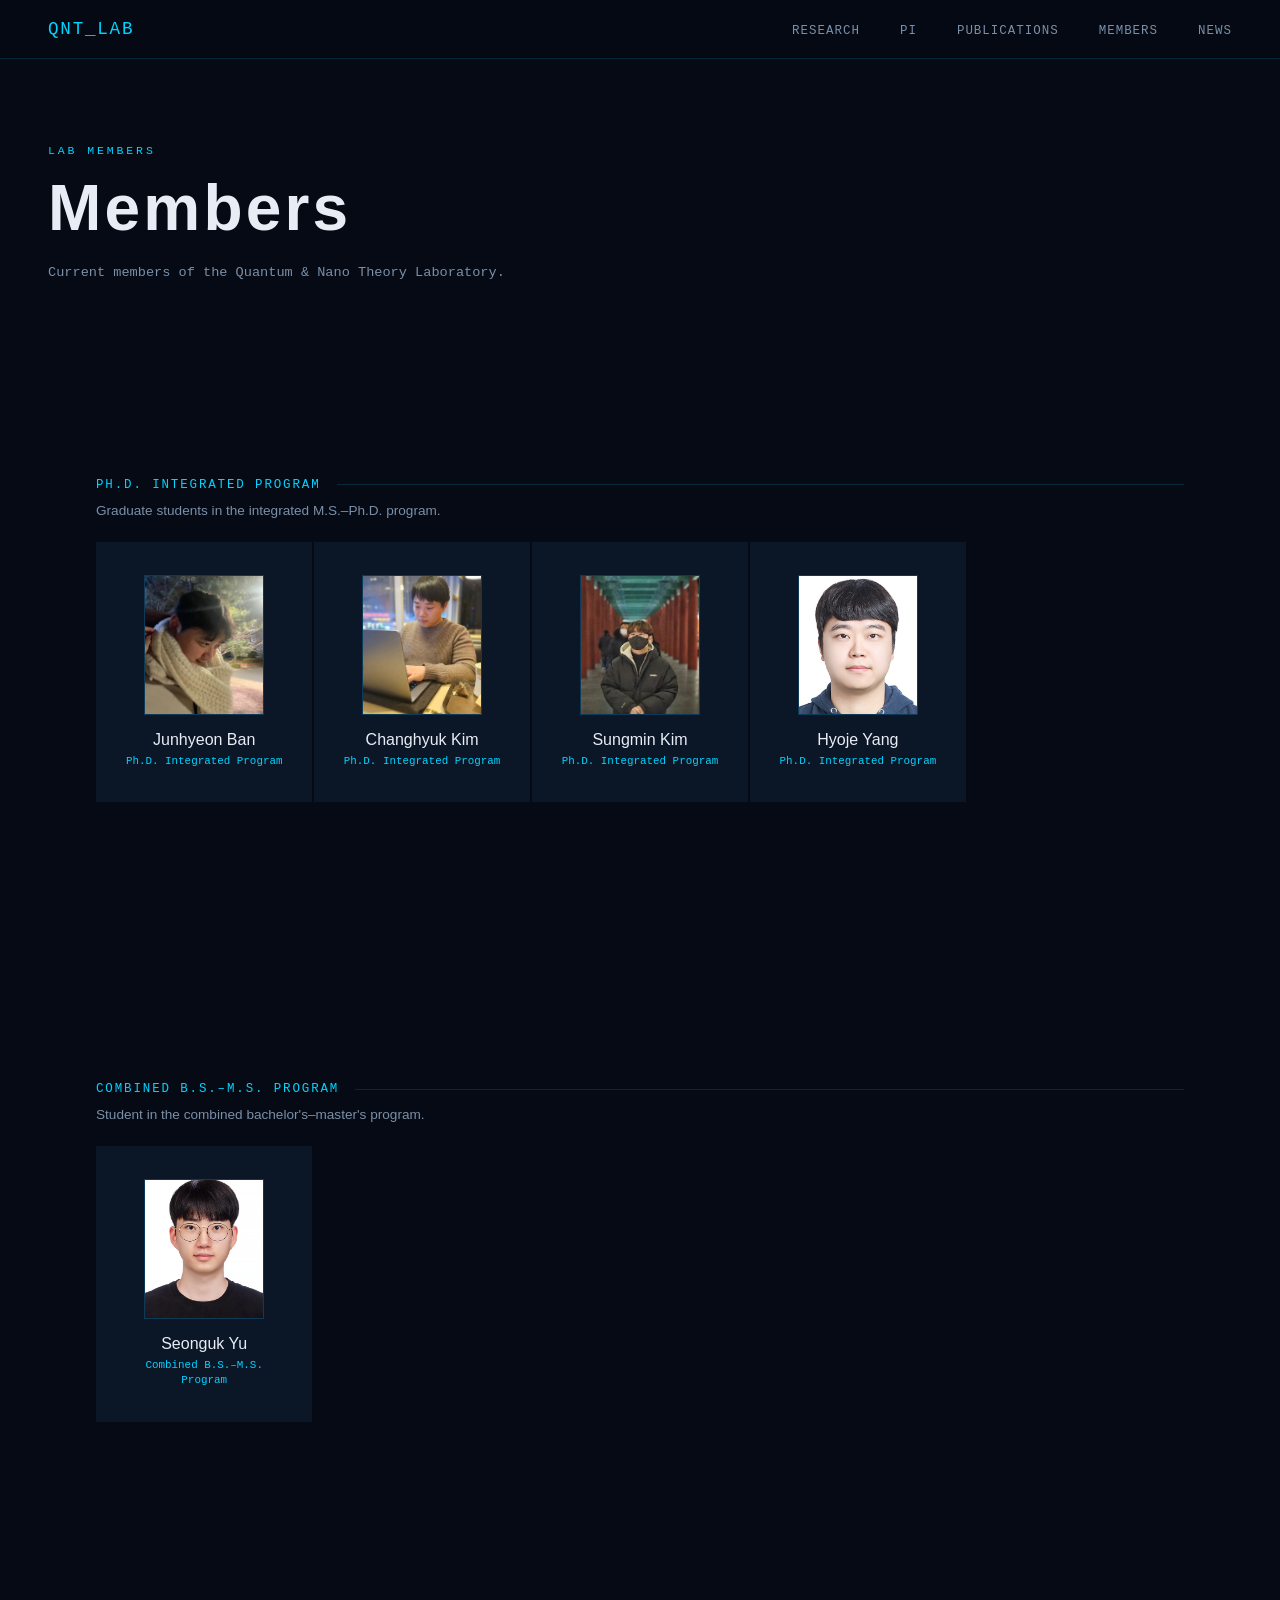
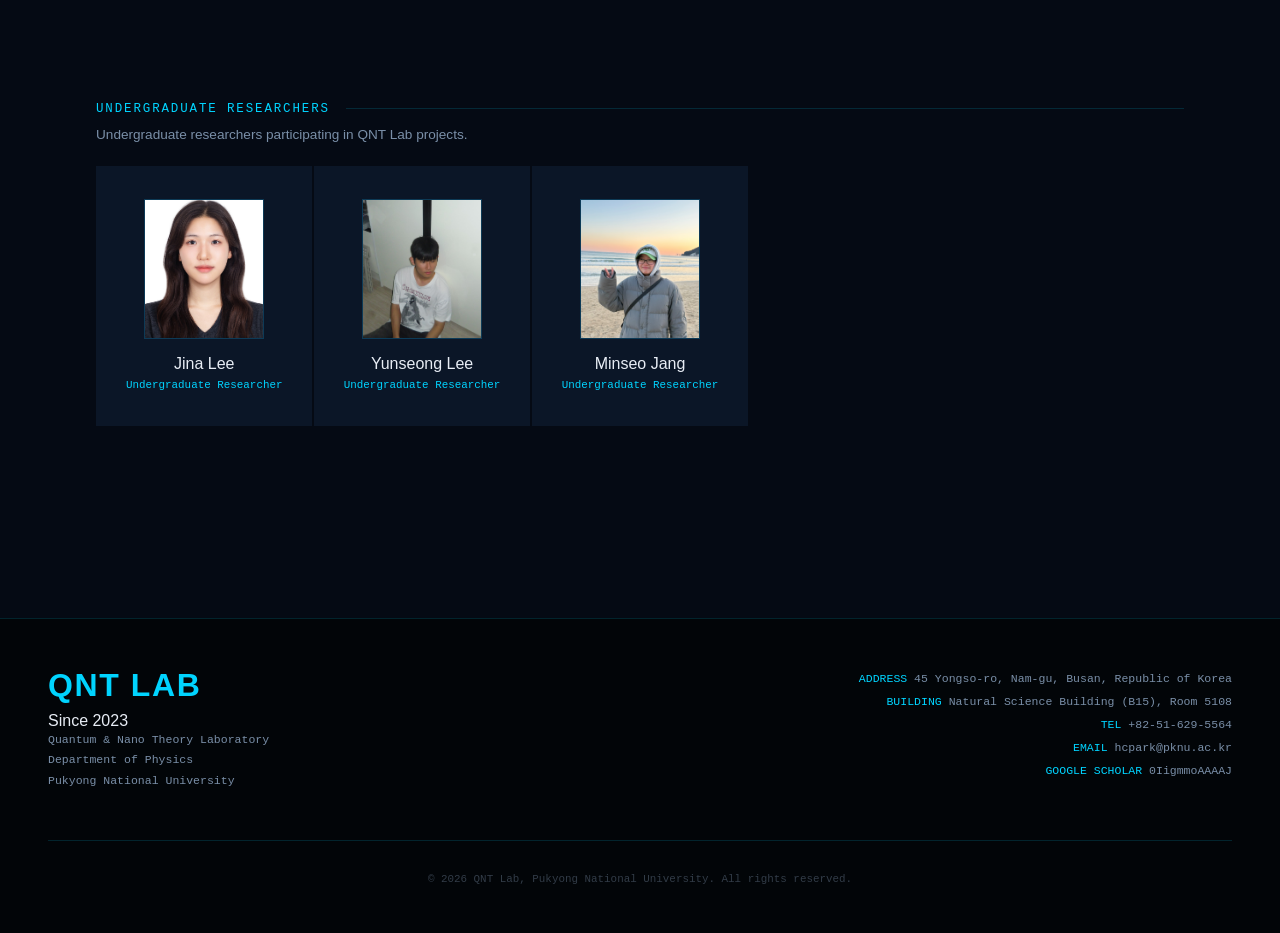
==== commit 0ffa4cdc: "Update members.html" ====
--- a/members.html
+++ b/members.html
@@ -161,6 +161,7 @@
 <footer>
   <div>
     <div class="footer-logo">QNT LAB</div>
+    <div class="footer-since">Since 2023</div>
     <div class="footer-sub">
       Quantum &amp; Nano Theory Laboratory<br>
       Department of Physics<br>
